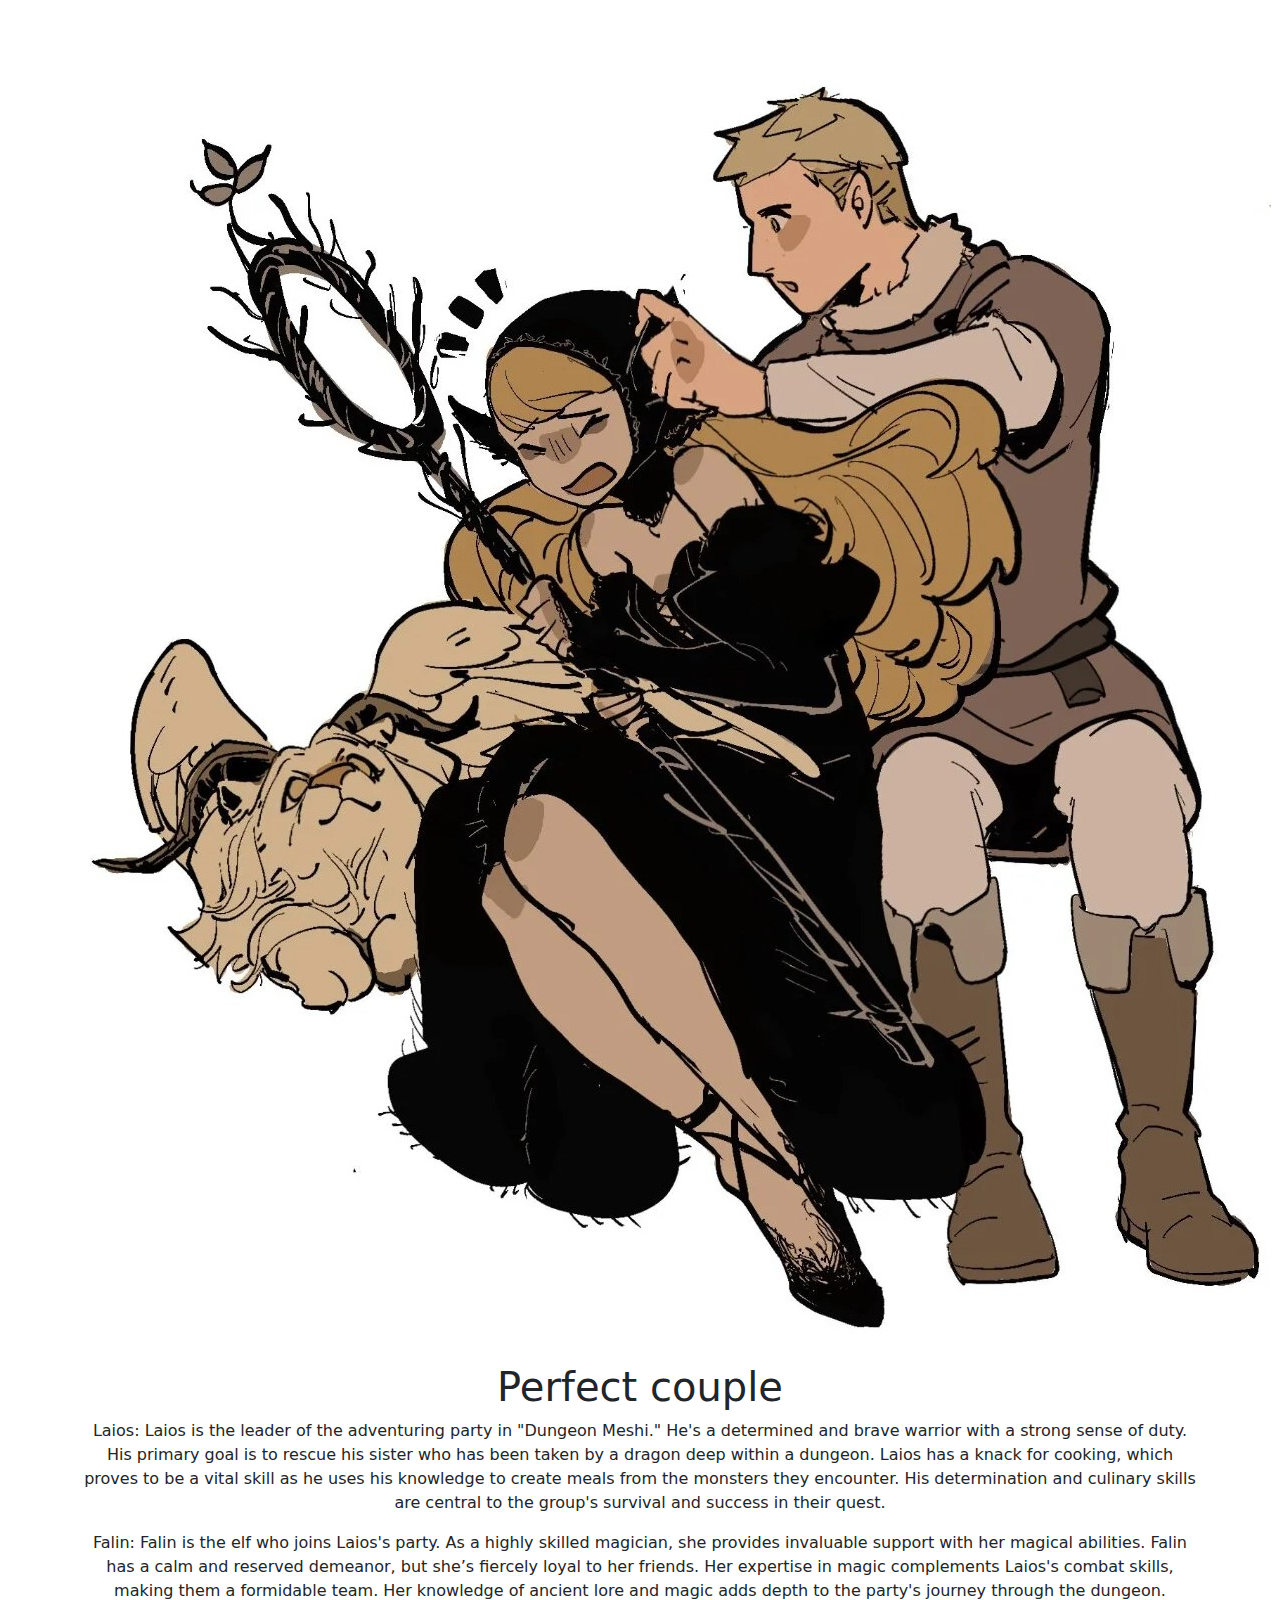
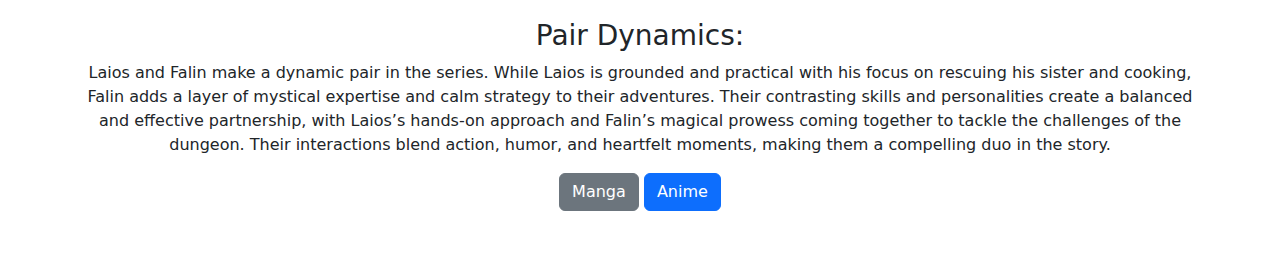
==== docs/home.html @ 224d7ee8 "Rename home.HTML to home.html" ====
<!DOCTYPE html>
<html lang="en">
<head>
  <meta charset="UTF-8">
  <meta name="viewport" content="width=device-width, initial-scale=1.0">
  <title>Dungeon Meshi</title>
  <!-- Подключение иконок для разных устройств -->
  <link rel="apple-touch-icon" sizes="180x180" href="/apple-touch-icon.png">
  <link rel="icon" type="image/png" sizes="32x32" href="img/312132-Photoroom.png">
  <link rel="manifest" href="/site.webmanifest">
  
  <!-- Подключение CSS файла стилей -->
  <link rel="stylesheet" href="css/style.css">
  
  <!-- Подключение Bootstrap CSS для стилей -->
  <link href="https://cdn.jsdelivr.net/npm/bootstrap@5.3.3/dist/css/bootstrap.min.css" rel="stylesheet" integrity="sha384-QWTKZyjpPEjISv5WaRU9OFeRpok6YctnYmDr5pNlyT2bRjXh0JMhjY6hW+ALEwIH" crossorigin="anonymous">
</head>
<body>
  <!-- Основной контейнер контента -->
  <div class="container text-center my-5">
    <div class="home-back">
      <div class="row">
        <div class="col-lg-12 col-md-8 mx-auto">
          <!-- Изображение внутри контейнера с текстом -->
          <div class="portal">
            <img src="img/23112312312.jpg" alt="девочка зимой" class="rounded-img"/>
          </div>
          <!-- Заголовок и описание персонажей -->
          <h1 class="fw-light">Perfect couple</h1>
          <p>
            Laios: Laios is the leader of the adventuring party in "Dungeon Meshi." He's a determined and brave warrior with a strong sense of duty. His primary goal is to rescue his sister who has been taken by a dragon deep within a dungeon. Laios has a knack for cooking, which proves to be a vital skill as he uses his knowledge to create meals from the monsters they encounter. His determination and culinary skills are central to the group's survival and success in their quest.
          </p>
          <p>
            Falin: Falin is the elf who joins Laios's party. As a highly skilled magician, she provides invaluable support with her magical abilities. Falin has a calm and reserved demeanor, but she’s fiercely loyal to her friends. Her expertise in magic complements Laios's combat skills, making them a formidable team. Her knowledge of ancient lore and magic adds depth to the party's journey through the dungeon.
          </p>
          <!-- Описание взаимодействия персонажей -->
          <h3>Pair Dynamics:</h3>
          <p>
            Laios and Falin make a dynamic pair in the series. While Laios is grounded and practical with his focus on rescuing his sister and cooking, Falin adds a layer of mystical expertise and calm strategy to their adventures. Their contrasting skills and personalities create a balanced and effective partnership, with Laios’s hands-on approach and Falin’s magical prowess coming together to tackle the challenges of the dungeon. Their interactions blend action, humor, and heartfelt moments, making them a compelling duo in the story.
          </p>
          <!-- Кнопки перехода на мангу и аниме -->
          <a href="https://mangalib.me/dungeon-meshi?section=info" target="_blank" class="btn btn-secondary">Manga</a>
          <a href="https://jut.su/dungeon-meshi/" target="_blank" class="btn btn-primary">Anime</a>
        </div>
      </div>
    </div>
  </div>

  <!-- Подключение JavaScript файлов -->
  <script src="https://cdn.jsdelivr.net/npm/bootstrap@5.3.3/dist/js/bootstrap.bundle.min.js"></script>
  <script src="js/script.js"></script>
</body>
</html>
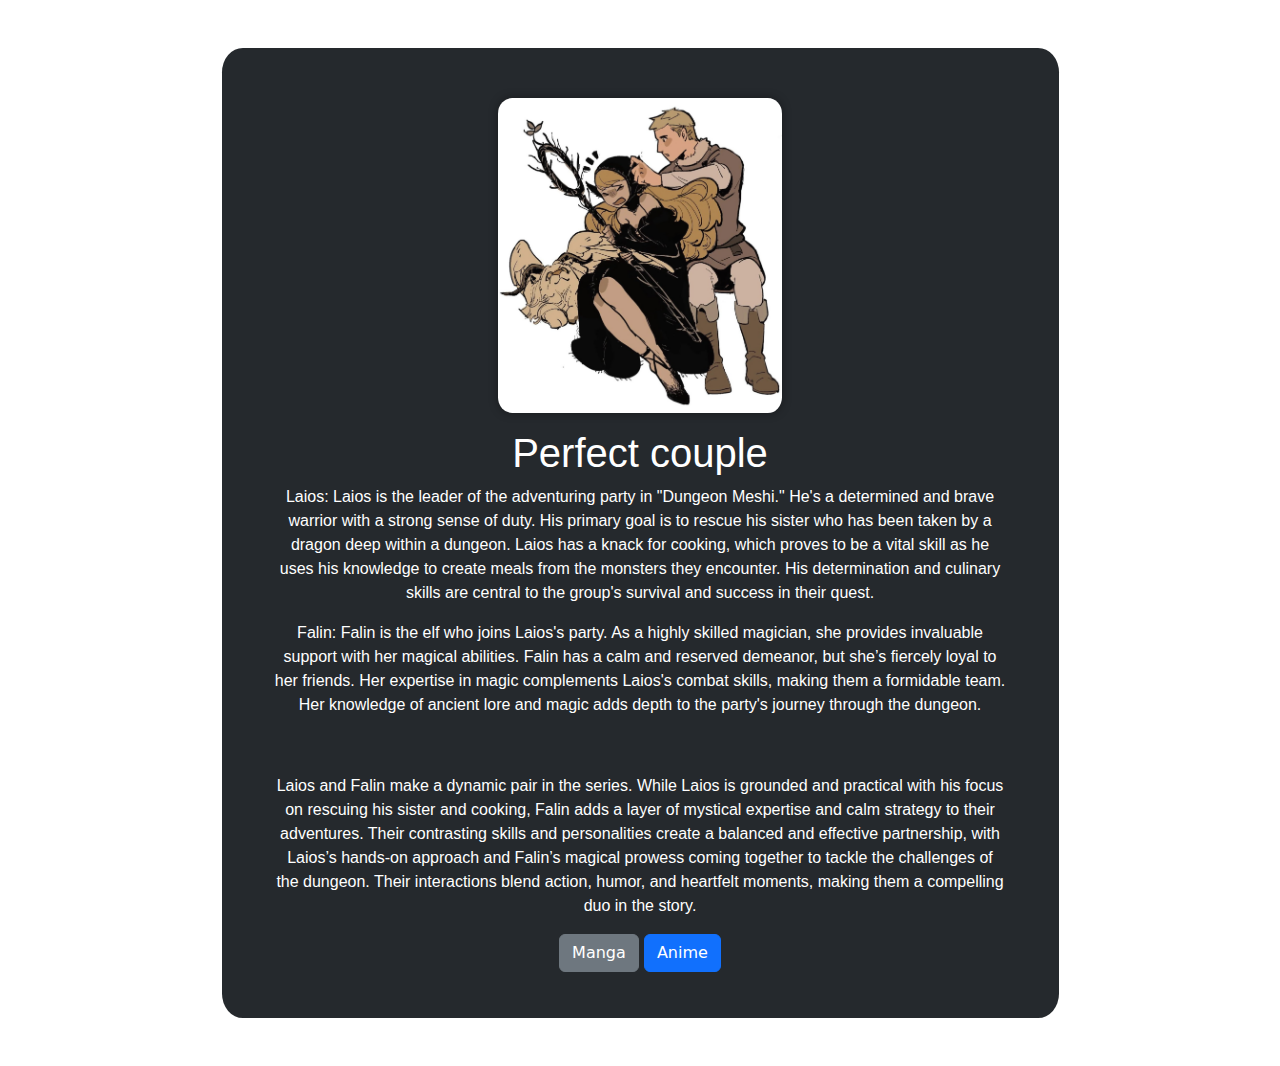
==== commit 79d79526: "Update home.html" ====
--- a/docs/css/style.css
+++ b/docs/css/style.css
@@ -0,0 +1,89 @@
+* {
+  margin: 0;
+  padding: 0;
+  box-sizing: border-box;
+}
+
+body {
+  background-image: url('img/dungeon_siege_3-wallpaper-1920x1080.jpg'); 
+  background-size: cover; 
+  background-position: center; 
+  background-repeat: no-repeat; 
+  height: 100%; 
+  display: block;
+  opacity: 98%; 
+}
+
+.rounded-img {
+  width: 35%; 
+  border-radius: 5%; 
+  box-shadow: 0 0 10px rgba(0, 0, 0, 0.4); 
+  margin-bottom: 1em; 
+}
+
+.home-back .row {
+  background-color: #212529;
+  width: 75%; 
+  margin-left: 12.5%; 
+  height: 970px; 
+  margin-top: 0; 
+  border-radius: 2.5%;
+}
+
+
+.home .row {
+  width: 90%; 
+  margin-left: 5%; 
+  height: 970px; 
+  margin-top: 0; 
+}
+
+.portal {
+  padding-top: 50px;
+}
+
+.row h1, h3, p {
+  color: #fff; 
+  font-family: Arial, "Helvetica Neue", Helvetica, sans-serif;
+  padding-left: 5%; 
+  padding-right: 5%;
+}
+
+
+#footer {
+  height: 50px; 
+  line-height: 50px; 
+  opacity: 80%;
+  background-color: #212529;  
+  text-align: center; 
+  color: #fff; 
+}
+
+#content {
+  padding: 20px; 
+  border-radius: 5px; 
+}
+
+.card {
+  border-radius: 1em; 
+  text-align: center; 
+}
+
+.card-text {
+  color: black; 
+}
+
+.card:hover {
+  background-color: rgba(255, 253, 253, 0.9);
+  color: black; 
+}
+
+.card img {
+  border-top-left-radius: 2%; 
+  border-top-right-radius: 2%; 
+  margin: auto; 
+}
+
+.nav-link {
+  cursor: pointer; 
+}
